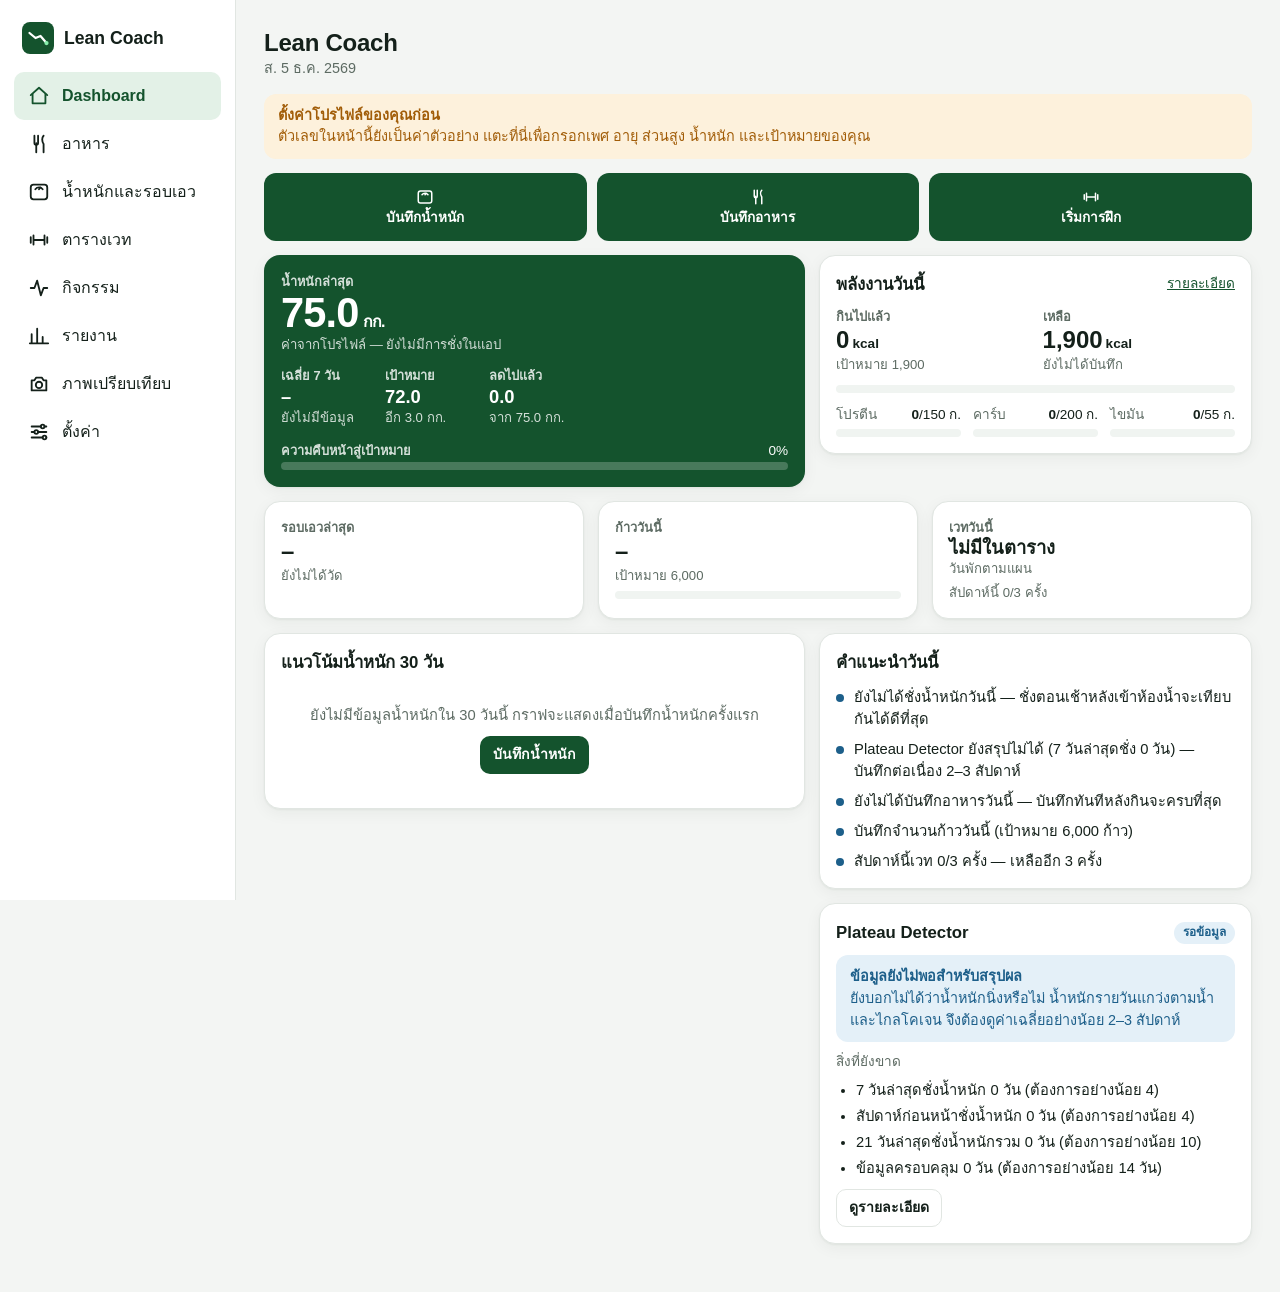
==== index.html @ 64ade371 "Add Lean Coach web app Mobile-first PWA for tracking fat loss while keeping muscle: food log, weight" ====
<!doctype html>
<html lang="th">
<head>
  <meta charset="utf-8">
  <meta name="viewport" content="width=device-width, initial-scale=1, viewport-fit=cover">
  <title>Lean Coach</title>
  <meta name="description" content="ติดตามการลดไขมันและรักษากล้ามเนื้อ: อาหาร น้ำหนัก รอบเอว เวท และกิจกรรม">
  <meta name="theme-color" content="#14532d">
  <meta name="apple-mobile-web-app-capable" content="yes">
  <meta name="apple-mobile-web-app-status-bar-style" content="black-translucent">
  <meta name="apple-mobile-web-app-title" content="Lean Coach">
  <meta name="robots" content="noindex">
  <link rel="manifest" href="manifest.webmanifest">
  <link rel="icon" href="icons/icon.svg" type="image/svg+xml">
  <link rel="apple-touch-icon" href="icons/icon-180.png">
  <link rel="stylesheet" href="css/app.css">
</head>
<body>
  <div class="app">
    <aside class="sidebar">
      <div class="brand"><img src="icons/icon.svg" alt="" width="32" height="32"><span>Lean Coach</span></div>
      <nav id="sidebar-nav" aria-label="เมนูหลัก"></nav>
    </aside>
    <main>
      <div id="storage-warning" class="notice notice-warn" hidden>
        เบราว์เซอร์นี้ไม่อนุญาตให้บันทึกข้อมูลถาวร (เช่น โหมดส่วนตัว) ข้อมูลจะหายเมื่อปิดหน้านี้
      </div>
      <div id="view" aria-live="polite">
        <div class="loading"><span class="spinner"></span> กำลังโหลดข้อมูล…</div>
      </div>
    </main>
  </div>
  <div id="more-menu" class="more-menu" hidden></div>
  <nav id="tabbar" class="tabbar" aria-label="เมนูหลัก"></nav>
  <div id="toast-root" class="toast-root"></div>
  <noscript><p style="padding:24px">Lean Coach ต้องใช้ JavaScript</p></noscript>
  <script type="module" src="js/app.js"></script>
</body>
</html>
---- css/app.css ----
:root {
  --bg: #f3f5f3;
  --surface: #ffffff;
  --surface-2: #f0f4f1;
  --border: #e1e6e2;
  --text: #14201a;
  --muted: #5d6b63;
  --primary: #14532d;
  --primary-2: #1c6b3c;
  --on-primary: #ffffff;
  --tint: #e3f1e7;
  --ok: #15803d;
  --ok-bg: #e5f4ea;
  --warn: #a15c07;
  --warn-bg: #fdf1dc;
  --info: #1d5f8a;
  --info-bg: #e4f0f8;
  --danger: #b42318;
  --danger-bg: #fde8e6;
  --chart-avg: #15803d;
  --chart-raw: #9aa7a0;
  --chart-alt: #b45309;
  --grid: #e6ebe7;
  --radius: 16px;
  --shadow: 0 1px 2px rgba(16, 40, 26, 0.05), 0 4px 16px rgba(16, 40, 26, 0.05);
  --tabbar-h: 62px;
  color-scheme: light;
}

@media (prefers-color-scheme: dark) {
  :root {
    --bg: #0e1511;
    --surface: #17211b;
    --surface-2: #1e2a23;
    --border: #2a3830;
    --text: #e8efe9;
    --muted: #9aaba1;
    --primary: #2f9e5b;
    --primary-2: #38b269;
    --on-primary: #06140c;
    --tint: #1d3326;
    --ok: #4ac07a;
    --ok-bg: #173323;
    --warn: #e6a94a;
    --warn-bg: #3a2c12;
    --info: #6bb5e0;
    --info-bg: #15303f;
    --danger: #f0776c;
    --danger-bg: #3d1b18;
    --chart-avg: #4ac07a;
    --chart-raw: #6f8077;
    --chart-alt: #e6a94a;
    --grid: #26332b;
    --shadow: none;
    color-scheme: dark;
  }
}

* { box-sizing: border-box; }
html { -webkit-text-size-adjust: 100%; }
body {
  margin: 0;
  background: var(--bg);
  color: var(--text);
  font-family: -apple-system, BlinkMacSystemFont, "Segoe UI", "Noto Sans Thai", "Leelawadee UI", Thonburi, Tahoma, sans-serif;
  font-size: 16px;
  line-height: 1.5;
  -webkit-font-smoothing: antialiased;
}
h1, h2, h3, p { margin: 0; }
h1 { font-size: 1.5rem; line-height: 1.25; font-weight: 700; letter-spacing: -0.01em; }
h2 { font-size: 1.05rem; font-weight: 650; }
h3 { font-size: 0.95rem; font-weight: 650; }
a { color: var(--primary); }
button, input, select, textarea { font: inherit; color: inherit; }
.icon { width: 22px; height: 22px; flex: none; }
.muted { color: var(--muted); }
.small { font-size: 0.85rem; }
.num { font-variant-numeric: tabular-nums; }
[hidden] { display: none !important; }

/* ---------- layout ---------- */
.app { display: flex; min-height: 100vh; }
.sidebar { display: none; }
main {
  flex: 1;
  min-width: 0;
  padding: calc(16px + env(safe-area-inset-top)) 16px calc(var(--tabbar-h) + 28px + env(safe-area-inset-bottom));
  max-width: 1080px;
  margin: 0 auto;
}
#view { display: grid; gap: 14px; }
.page-head { display: flex; align-items: flex-end; justify-content: space-between; gap: 12px; flex-wrap: wrap; }
.page-head p { color: var(--muted); font-size: 0.9rem; }
.grid { display: grid; gap: 14px; }
.grid-2 { grid-template-columns: repeat(2, minmax(0, 1fr)); }
.grid-3 { grid-template-columns: repeat(2, minmax(0, 1fr)); }
.cols { display: grid; gap: 14px; }

.tabbar {
  position: fixed; left: 0; right: 0; bottom: 0; z-index: 20;
  display: grid; grid-template-columns: repeat(5, 1fr);
  background: var(--surface); border-top: 1px solid var(--border);
  padding-bottom: env(safe-area-inset-bottom);
}
.tab {
  display: flex; flex-direction: column; align-items: center; justify-content: center; gap: 2px;
  height: var(--tabbar-h); border: 0; background: none; cursor: pointer;
  color: var(--muted); text-decoration: none; font-size: 0.7rem; font-weight: 600;
}
.tab.active { color: var(--primary); }
.more-menu {
  position: fixed; right: 10px; bottom: calc(var(--tabbar-h) + 10px + env(safe-area-inset-bottom)); z-index: 21;
  background: var(--surface); border: 1px solid var(--border); border-radius: 14px; box-shadow: 0 8px 30px rgba(0,0,0,.18);
  padding: 6px; min-width: 210px;
}
.more-link, .side-link {
  display: flex; align-items: center; gap: 12px; padding: 12px 14px; border-radius: 10px;
  color: var(--text); text-decoration: none; font-weight: 550;
}
.more-link.active, .side-link.active { background: var(--tint); color: var(--primary); }
.side-link:hover, .more-link:hover { background: var(--surface-2); }

@media (min-width: 900px) {
  .sidebar {
    display: flex; flex-direction: column; gap: 18px; width: 236px; flex: none;
    padding: 22px 14px; border-right: 1px solid var(--border); background: var(--surface);
    position: sticky; top: 0; height: 100vh;
  }
  .brand { display: flex; align-items: center; gap: 10px; font-weight: 750; font-size: 1.1rem; padding: 0 8px; }
  .brand img { border-radius: 8px; }
  .tabbar, .more-menu { display: none; }
  main { padding: 28px 28px 48px; }
  .grid-3 { grid-template-columns: repeat(3, minmax(0, 1fr)); }
  .cols { grid-template-columns: minmax(0, 1.25fr) minmax(0, 1fr); align-items: start; }
}

/* ---------- cards ---------- */
.card {
  background: var(--surface); border: 1px solid var(--border); border-radius: var(--radius);
  padding: 16px; box-shadow: var(--shadow); min-width: 0;
}
.card-head { display: flex; align-items: center; justify-content: space-between; gap: 10px; margin-bottom: 10px; }
.card-head .muted { font-size: 0.85rem; }
.hero { background: var(--primary); color: var(--on-primary); border-color: transparent; }
.hero .muted { color: inherit; opacity: 0.8; }
.hero .bar { background: rgba(255,255,255,.22); }
.hero .bar span { background: var(--on-primary); }
.stat-label { font-size: 0.8rem; color: var(--muted); font-weight: 600; }
.stat-value { font-size: 1.5rem; font-weight: 700; line-height: 1.2; font-variant-numeric: tabular-nums; }
.stat-value small { font-size: 0.85rem; font-weight: 600; margin-left: 3px; }
.stat-big { font-size: 2.6rem; font-weight: 750; line-height: 1.05; letter-spacing: -0.02em; font-variant-numeric: tabular-nums; }
.stat-big small { font-size: 1rem; font-weight: 600; margin-left: 4px; }
.stat-sub { font-size: 0.82rem; color: var(--muted); }
.hero .stat-label, .hero .stat-sub { color: inherit; opacity: 0.82; }
.hero-row { display: flex; gap: 18px; flex-wrap: wrap; margin-top: 12px; }
.hero-row > div { min-width: 86px; }
.hero-row .stat-value { font-size: 1.15rem; }

.bar { height: 8px; border-radius: 999px; background: var(--surface-2); overflow: hidden; }
.bar span { display: block; height: 100%; border-radius: 999px; background: var(--primary); }
.bar-over span { background: var(--warn); }
.macro { display: grid; gap: 4px; }
.macro-row { display: flex; justify-content: space-between; font-size: 0.85rem; }
.macros { display: grid; grid-template-columns: repeat(3, minmax(0, 1fr)); gap: 12px; margin-top: 12px; }

.badge {
  display: inline-flex; align-items: center; gap: 4px; padding: 2px 9px; border-radius: 999px;
  font-size: 0.74rem; font-weight: 650; background: var(--surface-2); color: var(--muted); white-space: nowrap;
}
.badge-ok { background: var(--ok-bg); color: var(--ok); }
.badge-warn { background: var(--warn-bg); color: var(--warn); }
.badge-info { background: var(--info-bg); color: var(--info); }
.badge-raw { background: var(--warn-bg); color: var(--warn); }
.badge-cooked { background: var(--info-bg); color: var(--info); }

.notice { border-radius: 12px; padding: 11px 14px; font-size: 0.9rem; background: var(--surface-2); }
.notice-ok { background: var(--ok-bg); color: var(--ok); }
.notice-warn { background: var(--warn-bg); color: var(--warn); }
.notice-info { background: var(--info-bg); color: var(--info); }
.notice b { font-weight: 700; }
.advice { display: grid; gap: 8px; padding: 0; margin: 0; list-style: none; }
.advice li { display: flex; gap: 10px; align-items: flex-start; font-size: 0.92rem; }
.advice .dot-ind { width: 8px; height: 8px; border-radius: 50%; margin-top: 8px; flex: none; background: var(--info); }
.advice .tone-ok .dot-ind { background: var(--ok); }
.advice .tone-warn .dot-ind { background: var(--warn); }
ul.plain { margin: 6px 0 0; padding-left: 20px; display: grid; gap: 4px; font-size: 0.92rem; }

/* ---------- controls ---------- */
.btn {
  display: inline-flex; align-items: center; justify-content: center; gap: 8px;
  min-height: 46px; padding: 0 16px; border-radius: 12px; border: 1px solid transparent;
  font-weight: 650; cursor: pointer; text-decoration: none; white-space: nowrap;
  background: var(--surface-2); color: var(--text);
}
.btn:active { transform: translateY(1px); }
.btn:disabled { opacity: 0.5; cursor: not-allowed; }
.btn-primary { background: var(--primary); color: var(--on-primary); }
.btn-primary:hover { background: var(--primary-2); }
.btn-outline { background: transparent; border-color: var(--border); }
.btn-ghost { background: transparent; }
.btn-danger { background: var(--danger); color: #fff; }
.btn-sm { min-height: 38px; padding: 0 12px; font-size: 0.88rem; border-radius: 10px; }
.btn-block { width: 100%; }
.btn .icon { width: 18px; height: 18px; }
.btn-row { display: flex; gap: 10px; flex-wrap: wrap; justify-content: flex-end; margin-top: 16px; }
.btn-row.start { justify-content: flex-start; margin-top: 0; }
.icon-btn {
  display: inline-grid; place-items: center; width: 42px; height: 42px; border-radius: 10px;
  border: 0; background: transparent; color: var(--muted); cursor: pointer; flex: none;
}
.icon-btn:hover { background: var(--surface-2); color: var(--text); }
.icon-btn .icon { width: 19px; height: 19px; }
.icon-btn.on { color: #d49a06; }
.icon-btn.on .icon { fill: currentColor; }
.quick { display: grid; grid-template-columns: repeat(3, minmax(0, 1fr)); gap: 10px; }
.quick .btn { flex-direction: column; gap: 4px; min-height: 68px; font-size: 0.85rem; padding: 8px 6px; white-space: normal; text-align: center; line-height: 1.2; }
.seg { display: inline-flex; background: var(--surface-2); border-radius: 10px; padding: 3px; gap: 2px; }
.seg button { border: 0; background: transparent; padding: 7px 12px; border-radius: 8px; font-size: 0.85rem; font-weight: 650; color: var(--muted); cursor: pointer; min-height: 36px; }
.seg button.active { background: var(--surface); color: var(--text); box-shadow: 0 1px 2px rgba(0,0,0,.1); }
.chips { display: flex; gap: 6px; overflow-x: auto; padding-bottom: 4px; scrollbar-width: none; }
.chips::-webkit-scrollbar { display: none; }
.chip { border: 1px solid var(--border); background: var(--surface); border-radius: 999px; padding: 7px 13px; font-size: 0.85rem; font-weight: 600; white-space: nowrap; cursor: pointer; color: var(--muted); min-height: 38px; }
.chip.active { background: var(--primary); border-color: var(--primary); color: var(--on-primary); }

form { display: grid; gap: 12px; }
.field { display: grid; gap: 5px; min-width: 0; }
.field > span, .field > label { font-size: 0.82rem; font-weight: 650; color: var(--muted); }
.field-row { display: grid; grid-template-columns: repeat(2, minmax(0, 1fr)); gap: 10px; }
.field-row.three { grid-template-columns: repeat(3, minmax(0, 1fr)); }
.field-row.four { grid-template-columns: repeat(4, minmax(0, 1fr)); }
input, select, textarea {
  width: 100%; min-height: 46px; padding: 9px 12px; border-radius: 12px;
  border: 1px solid var(--border); background: var(--surface); min-width: 0;
}
textarea { min-height: 76px; resize: vertical; }
input:focus-visible, select:focus-visible, textarea:focus-visible, button:focus-visible, a:focus-visible {
  outline: 2px solid var(--primary); outline-offset: 2px;
}
input[type="checkbox"], input[type="radio"] { width: 20px; min-height: 20px; height: 20px; padding: 0; accent-color: var(--primary); }
.check { display: flex; align-items: center; gap: 8px; font-size: 0.92rem; }
.hint { font-size: 0.8rem; color: var(--muted); }

/* ---------- lists ---------- */
.list { display: grid; }
.row { display: flex; align-items: center; gap: 10px; padding: 10px 0; border-top: 1px solid var(--border); min-width: 0; }
.row:first-child { border-top: 0; }
.row-main { flex: 1; min-width: 0; }
.row-title { font-weight: 600; overflow-wrap: anywhere; }
.row-sub { font-size: 0.82rem; color: var(--muted); overflow-wrap: anywhere; }
.row-value { font-weight: 700; font-variant-numeric: tabular-nums; white-space: nowrap; text-align: right; }
.row-btn { width: 100%; text-align: left; background: none; border: 0; padding: 0; cursor: pointer; display: flex; align-items: center; gap: 10px; min-width: 0; }
.empty { text-align: center; color: var(--muted); padding: 18px 8px; display: grid; gap: 10px; justify-items: center; font-size: 0.92rem; }
.loading { display: flex; gap: 10px; align-items: center; justify-content: center; padding: 60px 0; color: var(--muted); }
.spinner { width: 18px; height: 18px; border-radius: 50%; border: 2px solid var(--border); border-top-color: var(--primary); animation: spin 0.8s linear infinite; }
@keyframes spin { to { transform: rotate(360deg); } }
.error-card { display: grid; gap: 10px; border-color: var(--danger); }
.date-nav { display: flex; align-items: center; gap: 4px; }
.date-nav input { width: auto; flex: 1; text-align: center; font-weight: 650; }
.kv { display: grid; grid-template-columns: 1fr auto; gap: 6px 12px; font-size: 0.92rem; }
.kv dt { color: var(--muted); }
.kv dd { margin: 0; font-weight: 650; text-align: right; font-variant-numeric: tabular-nums; }
table.tbl { width: 100%; border-collapse: collapse; font-size: 0.88rem; }
.tbl th, .tbl td { text-align: left; padding: 7px 6px; border-top: 1px solid var(--border); font-variant-numeric: tabular-nums; }
.tbl th { color: var(--muted); font-weight: 650; border-top: 0; font-size: 0.8rem; }

/* ---------- charts ---------- */
.chart { position: relative; touch-action: pan-y; }
.chart svg { display: block; max-width: 100%; }
.chart .grid { stroke: var(--grid); stroke-width: 1; }
.chart .tick { fill: var(--muted); font-size: 11px; }
.chart .band { fill: var(--chart-avg); opacity: 0.1; }
.chart .band-label { fill: var(--muted); font-size: 10.5px; }
.chart .dot { stroke: var(--surface); stroke-width: 1.5; }
.chart .cross { stroke: var(--muted); stroke-width: 1; stroke-dasharray: 3 3; }
.chart .bar-mark { fill: var(--chart-raw); }
.chart .bar-mark.met { fill: var(--chart-avg); }
.chart .goal-line { stroke: var(--muted); stroke-width: 1.5; stroke-dasharray: 5 4; }
.chart-tip {
  position: absolute; top: 0; pointer-events: none; z-index: 2;
  background: var(--text); color: var(--surface); border-radius: 8px; padding: 6px 9px; font-size: 0.78rem; white-space: nowrap;
}
.chart-tip .tip-title { opacity: 0.75; }
.chart-tip i { display: inline-block; width: 8px; height: 8px; border-radius: 50%; margin-right: 6px; }
.legend { display: flex; gap: 14px; flex-wrap: wrap; font-size: 0.8rem; color: var(--muted); margin-top: 6px; }
.legend span { display: inline-flex; align-items: center; gap: 6px; }
.legend .sw-line { width: 16px; height: 3px; border-radius: 2px; }
.legend .sw-dot { width: 8px; height: 8px; border-radius: 50%; }

/* ---------- sheets & toasts ---------- */
dialog.sheet {
  border: 0; padding: 0; background: var(--surface); color: var(--text);
  width: 100%; max-width: 100%; margin: auto 0 0; border-radius: 20px 20px 0 0; max-height: 92dvh;
}
dialog.sheet[open] { display: flex; flex-direction: column; }
dialog.sheet::backdrop { background: rgba(8, 20, 13, 0.55); }
.sheet-head { display: flex; align-items: center; justify-content: space-between; gap: 10px; padding: 14px 10px 8px 18px; }
.sheet-body { padding: 4px 18px calc(18px + env(safe-area-inset-bottom)); overflow-y: auto; display: grid; gap: 12px; }
.confirm-text { white-space: pre-line; }
@media (min-width: 640px) {
  dialog.sheet { margin: auto; width: 520px; border-radius: 20px; max-height: 88vh; }
  dialog.sheet.sheet-wide { width: 720px; }
}
.toast-root { position: fixed; left: 0; right: 0; top: calc(12px + env(safe-area-inset-top)); z-index: 2147483647; display: grid; gap: 8px; justify-items: center; pointer-events: none; padding: 0 12px; }
.toast { background: var(--text); color: var(--surface); padding: 10px 16px; border-radius: 12px; font-size: 0.9rem; font-weight: 600; box-shadow: 0 6px 24px rgba(0,0,0,.25); transition: opacity .3s, transform .3s; max-width: 100%; }
.toast-error { background: var(--danger); color: #fff; }
.toast-out { opacity: 0; transform: translateY(-8px); }

/* ---------- page specifics ---------- */
.meal-total { font-size: 0.82rem; color: var(--muted); font-variant-numeric: tabular-nums; }
.food-list { max-height: 46vh; overflow-y: auto; margin: 0 -4px; padding: 0 4px; }
.preview { display: grid; grid-template-columns: repeat(4, 1fr); gap: 8px; text-align: center; background: var(--surface-2); border-radius: 12px; padding: 10px 6px; }
.preview b { display: block; font-size: 1.05rem; font-variant-numeric: tabular-nums; }
.preview span { font-size: 0.74rem; color: var(--muted); }
.set-row { display: grid; grid-template-columns: 26px 1fr 1fr auto; gap: 8px; align-items: center; }
.set-row .idx { color: var(--muted); font-weight: 700; text-align: center; }
.set-done { display: flex; align-items: center; gap: 8px; font-variant-numeric: tabular-nums; padding: 4px 0; }
.set-done .idx { width: 26px; color: var(--muted); font-weight: 700; text-align: center; }
.rest-bar {
  position: sticky; bottom: calc(var(--tabbar-h) + 10px + env(safe-area-inset-bottom)); z-index: 5;
  display: flex; align-items: center; justify-content: space-between; gap: 10px;
  background: var(--text); color: var(--surface); border-radius: 14px; padding: 10px 14px; font-weight: 650;
}
.rest-bar .btn { background: rgba(127,127,127,.3); color: inherit; }
@media (min-width: 900px) { .rest-bar { bottom: 16px; } }
.photo-grid { display: grid; grid-template-columns: repeat(auto-fill, minmax(104px, 1fr)); gap: 8px; }
.photo-thumb { position: relative; aspect-ratio: 3 / 4; border-radius: 12px; overflow: hidden; border: 2px solid transparent; padding: 0; cursor: pointer; background: var(--surface-2); }
.photo-thumb img { width: 100%; height: 100%; object-fit: cover; display: block; }
.photo-thumb.sel { border-color: var(--primary); }
.photo-thumb .tag { position: absolute; left: 0; right: 0; bottom: 0; background: rgba(0,0,0,.6); color: #fff; font-size: 0.7rem; padding: 3px 6px; text-align: left; }
.photo-thumb .pick { position: absolute; top: 5px; left: 5px; background: var(--primary); color: var(--on-primary); border-radius: 999px; font-size: 0.7rem; font-weight: 700; padding: 1px 7px; }
.compare { display: grid; grid-template-columns: 1fr 1fr; gap: 8px; }
.compare figure { margin: 0; }
.compare img { width: 100%; aspect-ratio: 3 / 4; object-fit: cover; border-radius: 12px; display: block; background: var(--surface-2); }
.compare figcaption { font-size: 0.8rem; color: var(--muted); margin-top: 4px; }
.slider { position: relative; aspect-ratio: 3 / 4; max-width: 460px; margin: 0 auto; border-radius: 12px; overflow: hidden; background: var(--surface-2); user-select: none; }
.slider img { position: absolute; inset: 0; width: 100%; height: 100%; object-fit: cover; pointer-events: none; }
.slider .after-img { clip-path: inset(0 0 0 var(--pos, 50%)); }
.slider .handle { position: absolute; top: 0; bottom: 0; left: var(--pos, 50%); width: 3px; background: #fff; box-shadow: 0 0 6px rgba(0,0,0,.5); transform: translateX(-50%); pointer-events: none; }
.slider input[type="range"] { position: absolute; inset: 0; width: 100%; height: 100%; opacity: 0; cursor: ew-resize; margin: 0; padding: 0; border: 0; }
.slider .lbl { position: absolute; bottom: 8px; background: rgba(0,0,0,.6); color: #fff; font-size: 0.72rem; padding: 2px 8px; border-radius: 999px; pointer-events: none; }
.slider .lbl-l { left: 8px; }
.slider .lbl-r { right: 8px; }
.muscles { display: flex; flex-wrap: wrap; gap: 6px; }
details.more > summary { cursor: pointer; font-weight: 650; font-size: 0.9rem; color: var(--primary); padding: 6px 0; }
details.more[open] > summary { margin-bottom: 8px; }
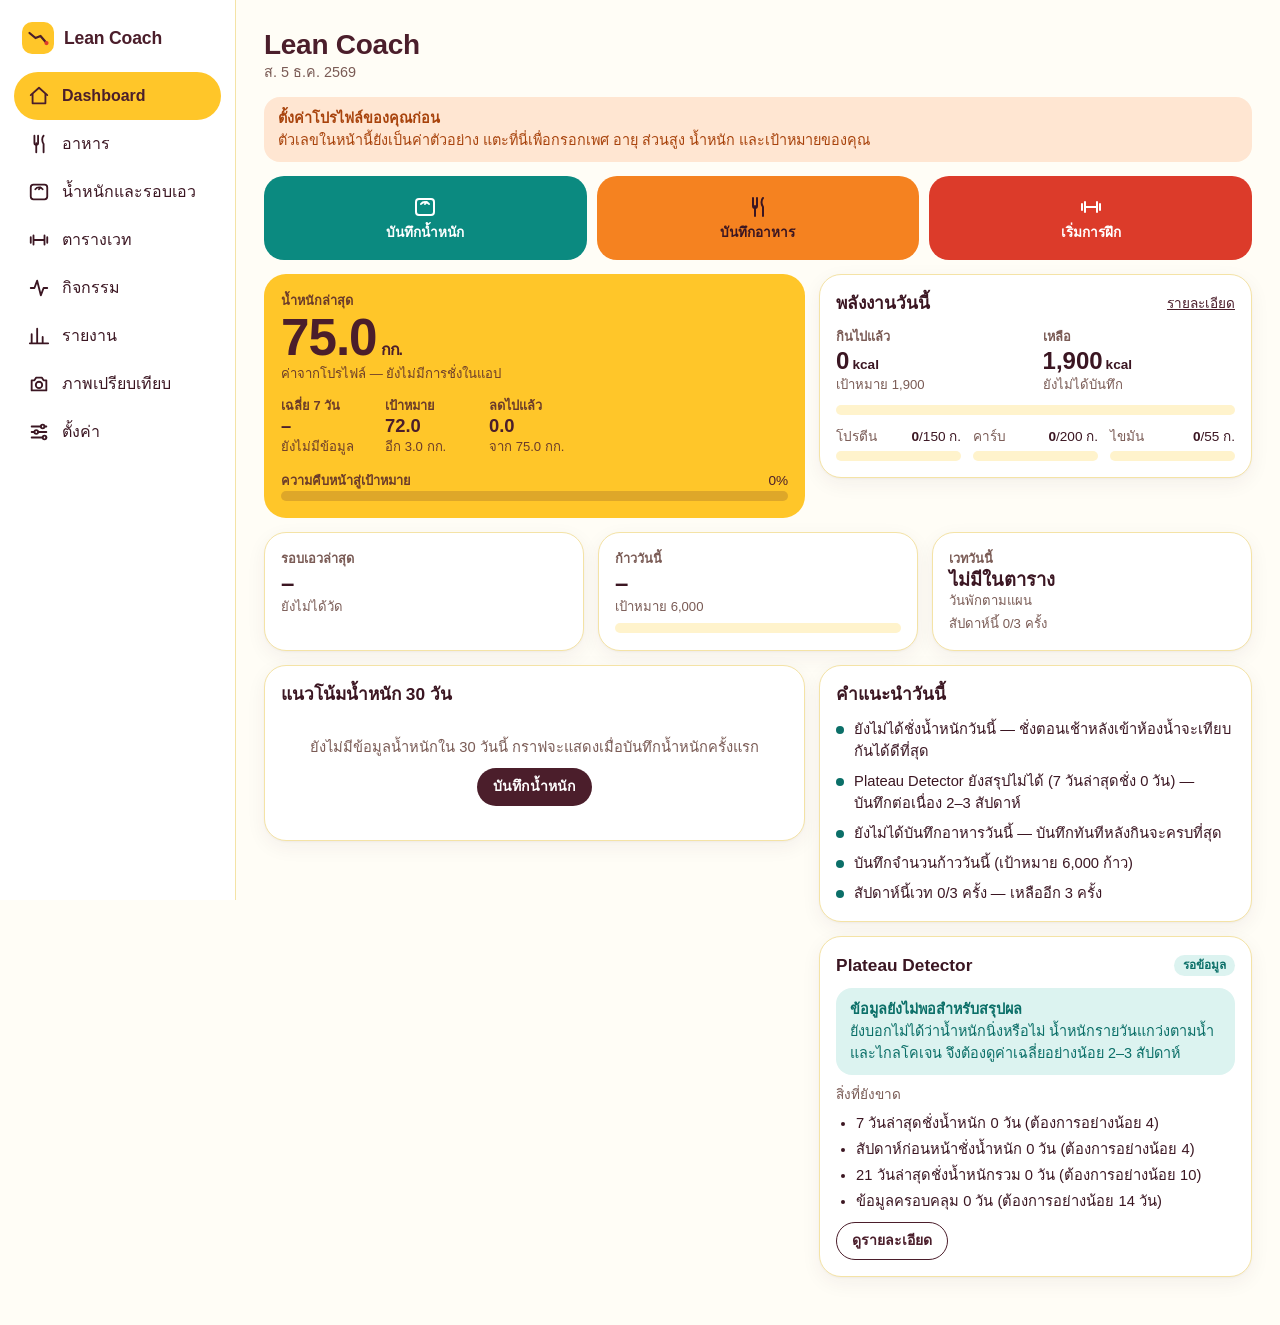
==== commit e210e850: "Restyle with a yellow and maroon theme Sunny yellow hero block, deep maroon ink, pill buttons, colou" ====
--- a/index.html
+++ b/index.html
@@ -5,7 +5,7 @@
   <meta name="viewport" content="width=device-width, initial-scale=1, viewport-fit=cover">
   <title>Lean Coach</title>
   <meta name="description" content="ติดตามการลดไขมันและรักษากล้ามเนื้อ: อาหาร น้ำหนัก รอบเอว เวท และกิจกรรม">
-  <meta name="theme-color" content="#14532d">
+  <meta name="theme-color" content="#ffc629">
   <meta name="apple-mobile-web-app-capable" content="yes">
   <meta name="apple-mobile-web-app-status-bar-style" content="black-translucent">
   <meta name="apple-mobile-web-app-title" content="Lean Coach">
--- a/css/app.css
+++ b/css/app.css
@@ -1,61 +1,71 @@
+/* Palette: sunny yellow blocks, deep maroon ink, white page, bright snack-pack accents. */
 :root {
-  --bg: #f3f5f3;
+  --bg: #fffdf6;
   --surface: #ffffff;
-  --surface-2: #f0f4f1;
-  --border: #e1e6e2;
-  --text: #14201a;
-  --muted: #5d6b63;
-  --primary: #14532d;
-  --primary-2: #1c6b3c;
+  --surface-2: #fff3cc;
+  --border: #f4e3a6;
+  --text: #3b1622;
+  --muted: #7a5b55;
+  --brand: #ffc629;
+  --brand-ink: #4b1e2b;
+  --primary: #4b1e2b;
+  --primary-2: #6a2a3c;
   --on-primary: #ffffff;
-  --tint: #e3f1e7;
-  --ok: #15803d;
-  --ok-bg: #e5f4ea;
-  --warn: #a15c07;
-  --warn-bg: #fdf1dc;
-  --info: #1d5f8a;
-  --info-bg: #e4f0f8;
-  --danger: #b42318;
-  --danger-bg: #fde8e6;
-  --chart-avg: #15803d;
-  --chart-raw: #9aa7a0;
-  --chart-alt: #b45309;
-  --grid: #e6ebe7;
-  --radius: 16px;
-  --shadow: 0 1px 2px rgba(16, 40, 26, 0.05), 0 4px 16px rgba(16, 40, 26, 0.05);
+  --tint: #ffe38a;
+  --teal: #0b8a80;
+  --orange: #f58220;
+  --red: #dc3b2a;
+  --ok: #0b7a52;
+  --ok-bg: #dff5ea;
+  --warn: #a8430c;
+  --warn-bg: #ffe6d2;
+  --info: #0b6f68;
+  --info-bg: #dcf3f0;
+  --danger: #c0271a;
+  --danger-bg: #fde4e0;
+  --chart-avg: #0b8a80;
+  --chart-raw: #c9ad6a;
+  --chart-alt: #f58220;
+  --grid: #f6ebc4;
+  --radius: 22px;
+  --shadow: 0 1px 2px rgba(75, 30, 43, 0.04), 0 6px 20px rgba(75, 30, 43, 0.06);
   --tabbar-h: 62px;
   color-scheme: light;
 }
 
 @media (prefers-color-scheme: dark) {
   :root {
-    --bg: #0e1511;
-    --surface: #17211b;
-    --surface-2: #1e2a23;
-    --border: #2a3830;
-    --text: #e8efe9;
-    --muted: #9aaba1;
-    --primary: #2f9e5b;
-    --primary-2: #38b269;
-    --on-primary: #06140c;
-    --tint: #1d3326;
-    --ok: #4ac07a;
-    --ok-bg: #173323;
-    --warn: #e6a94a;
-    --warn-bg: #3a2c12;
-    --info: #6bb5e0;
-    --info-bg: #15303f;
-    --danger: #f0776c;
-    --danger-bg: #3d1b18;
-    --chart-avg: #4ac07a;
-    --chart-raw: #6f8077;
-    --chart-alt: #e6a94a;
-    --grid: #26332b;
+    --bg: #1b1013;
+    --surface: #2a1a1f;
+    --surface-2: #38242a;
+    --border: #4a3138;
+    --text: #fbeecb;
+    --muted: #c8ad9c;
+    --brand: #ffc629;
+    --brand-ink: #3b1622;
+    --primary: #ffc629;
+    --primary-2: #ffd45c;
+    --on-primary: #3b1622;
+    --tint: #4d3a1c;
+    --teal: #12a89d;
+    --orange: #f58220;
+    --red: #e8523f;
+    --ok: #55d6a0;
+    --ok-bg: #173a2c;
+    --warn: #ffb27a;
+    --warn-bg: #4a2a16;
+    --info: #6fd9d0;
+    --info-bg: #143a38;
+    --danger: #ff8a7d;
+    --danger-bg: #4a1d19;
+    --chart-avg: #2cc4b8;
+    --chart-raw: #8f7a55;
+    --chart-alt: #f58220;
+    --grid: #3a272c;
     --shadow: none;
     color-scheme: dark;
   }
 }
-
 * { box-sizing: border-box; }
 html { -webkit-text-size-adjust: 100%; }
 body {
@@ -68,8 +78,8 @@
   -webkit-font-smoothing: antialiased;
 }
 h1, h2, h3, p { margin: 0; }
-h1 { font-size: 1.5rem; line-height: 1.25; font-weight: 700; letter-spacing: -0.01em; }
-h2 { font-size: 1.05rem; font-weight: 650; }
+h1 { font-size: 1.75rem; line-height: 1.2; font-weight: 800; letter-spacing: -0.01em; color: var(--primary); }
+h2 { font-size: 1.08rem; font-weight: 750; }
 h3 { font-size: 0.95rem; font-weight: 650; }
 a { color: var(--primary); }
 button, input, select, textarea { font: inherit; color: inherit; }
@@ -108,7 +118,9 @@
   height: var(--tabbar-h); border: 0; background: none; cursor: pointer;
   color: var(--muted); text-decoration: none; font-size: 0.7rem; font-weight: 600;
 }
-.tab.active { color: var(--primary); }
+.tab .icon { padding: 3px 14px; width: 50px; height: 28px; border-radius: 999px; }
+.tab.active { color: var(--text); }
+.tab.active .icon { background: var(--brand); color: var(--brand-ink); }
 .more-menu {
   position: fixed; right: 10px; bottom: calc(var(--tabbar-h) + 10px + env(safe-area-inset-bottom)); z-index: 21;
   background: var(--surface); border: 1px solid var(--border); border-radius: 14px; box-shadow: 0 8px 30px rgba(0,0,0,.18);
@@ -118,7 +130,8 @@
   display: flex; align-items: center; gap: 12px; padding: 12px 14px; border-radius: 10px;
   color: var(--text); text-decoration: none; font-weight: 550;
 }
-.more-link.active, .side-link.active { background: var(--tint); color: var(--primary); }
+.more-link, .side-link { border-radius: 999px; }
+.more-link.active, .side-link.active { background: var(--brand); color: var(--brand-ink); }
 .side-link:hover, .more-link:hover { background: var(--surface-2); }
 
 @media (min-width: 900px) {
@@ -128,7 +141,8 @@
     position: sticky; top: 0; height: 100vh;
   }
   .brand { display: flex; align-items: center; gap: 10px; font-weight: 750; font-size: 1.1rem; padding: 0 8px; }
-  .brand img { border-radius: 8px; }
+  .brand { color: var(--primary); font-weight: 850; letter-spacing: -0.01em; }
+  .brand img { border-radius: 10px; }
   .tabbar, .more-menu { display: none; }
   main { padding: 28px 28px 48px; }
   .grid-3 { grid-template-columns: repeat(3, minmax(0, 1fr)); }
@@ -142,14 +156,15 @@
 }
 .card-head { display: flex; align-items: center; justify-content: space-between; gap: 10px; margin-bottom: 10px; }
 .card-head .muted { font-size: 0.85rem; }
-.hero { background: var(--primary); color: var(--on-primary); border-color: transparent; }
+.hero { background: var(--brand); color: var(--brand-ink); border-color: transparent; box-shadow: none; }
 .hero .muted { color: inherit; opacity: 0.8; }
-.hero .bar { background: rgba(255,255,255,.22); }
-.hero .bar span { background: var(--on-primary); }
+.hero .bar { background: rgba(75, 30, 43, 0.18); }
+.hero .bar span { background: var(--brand-ink); }
+.hero .stat-big { color: var(--brand-ink); }
 .stat-label { font-size: 0.8rem; color: var(--muted); font-weight: 600; }
-.stat-value { font-size: 1.5rem; font-weight: 700; line-height: 1.2; font-variant-numeric: tabular-nums; }
+.stat-value { font-size: 1.5rem; font-weight: 800; line-height: 1.2; font-variant-numeric: tabular-nums; }
 .stat-value small { font-size: 0.85rem; font-weight: 600; margin-left: 3px; }
-.stat-big { font-size: 2.6rem; font-weight: 750; line-height: 1.05; letter-spacing: -0.02em; font-variant-numeric: tabular-nums; }
+.stat-big { font-size: 3.2rem; font-weight: 850; line-height: 1.05; letter-spacing: -0.02em; font-variant-numeric: tabular-nums; }
 .stat-big small { font-size: 1rem; font-weight: 600; margin-left: 4px; }
 .stat-sub { font-size: 0.82rem; color: var(--muted); }
 .hero .stat-label, .hero .stat-sub { color: inherit; opacity: 0.82; }
@@ -157,7 +172,7 @@
 .hero-row > div { min-width: 86px; }
 .hero-row .stat-value { font-size: 1.15rem; }
 
-.bar { height: 8px; border-radius: 999px; background: var(--surface-2); overflow: hidden; }
+.bar { height: 10px; border-radius: 999px; background: var(--surface-2); overflow: hidden; }
 .bar span { display: block; height: 100%; border-radius: 999px; background: var(--primary); }
 .bar-over span { background: var(--warn); }
 .macro { display: grid; gap: 4px; }
@@ -174,7 +189,7 @@
 .badge-raw { background: var(--warn-bg); color: var(--warn); }
 .badge-cooked { background: var(--info-bg); color: var(--info); }
 
-.notice { border-radius: 12px; padding: 11px 14px; font-size: 0.9rem; background: var(--surface-2); }
+.notice { border-radius: 16px; padding: 11px 14px; font-size: 0.9rem; background: var(--surface-2); }
 .notice-ok { background: var(--ok-bg); color: var(--ok); }
 .notice-warn { background: var(--warn-bg); color: var(--warn); }
 .notice-info { background: var(--info-bg); color: var(--info); }
@@ -189,18 +204,18 @@
 /* ---------- controls ---------- */
 .btn {
   display: inline-flex; align-items: center; justify-content: center; gap: 8px;
-  min-height: 46px; padding: 0 16px; border-radius: 12px; border: 1px solid transparent;
-  font-weight: 650; cursor: pointer; text-decoration: none; white-space: nowrap;
+  min-height: 46px; padding: 0 20px; border-radius: 999px; border: 1px solid transparent;
+  font-weight: 700; cursor: pointer; text-decoration: none; white-space: nowrap;
   background: var(--surface-2); color: var(--text);
 }
 .btn:active { transform: translateY(1px); }
 .btn:disabled { opacity: 0.5; cursor: not-allowed; }
 .btn-primary { background: var(--primary); color: var(--on-primary); }
 .btn-primary:hover { background: var(--primary-2); }
-.btn-outline { background: transparent; border-color: var(--border); }
+.btn-outline { background: var(--surface); border: 1.5px solid var(--primary); color: var(--primary); }
 .btn-ghost { background: transparent; }
 .btn-danger { background: var(--danger); color: #fff; }
-.btn-sm { min-height: 38px; padding: 0 12px; font-size: 0.88rem; border-radius: 10px; }
+.btn-sm { min-height: 38px; padding: 0 15px; font-size: 0.88rem; }
 .btn-block { width: 100%; }
 .btn .icon { width: 18px; height: 18px; }
 .btn-row { display: flex; gap: 10px; flex-wrap: wrap; justify-content: flex-end; margin-top: 16px; }
@@ -211,13 +226,18 @@
 }
 .icon-btn:hover { background: var(--surface-2); color: var(--text); }
 .icon-btn .icon { width: 19px; height: 19px; }
-.icon-btn.on { color: #d49a06; }
+.icon-btn.on { color: var(--orange); }
 .icon-btn.on .icon { fill: currentColor; }
 .quick { display: grid; grid-template-columns: repeat(3, minmax(0, 1fr)); gap: 10px; }
-.quick .btn { flex-direction: column; gap: 4px; min-height: 68px; font-size: 0.85rem; padding: 8px 6px; white-space: normal; text-align: center; line-height: 1.2; }
-.seg { display: inline-flex; background: var(--surface-2); border-radius: 10px; padding: 3px; gap: 2px; }
-.seg button { border: 0; background: transparent; padding: 7px 12px; border-radius: 8px; font-size: 0.85rem; font-weight: 650; color: var(--muted); cursor: pointer; min-height: 36px; }
-.seg button.active { background: var(--surface); color: var(--text); box-shadow: 0 1px 2px rgba(0,0,0,.1); }
+.quick .btn { flex-direction: column; gap: 6px; min-height: 84px; font-size: 0.85rem; padding: 10px 6px; white-space: normal; text-align: center; line-height: 1.2; border-radius: 20px; color: #fff; }
+.quick .btn .icon { width: 24px; height: 24px; }
+.quick .btn:nth-child(1) { background: var(--teal); }
+.quick .btn:nth-child(2) { background: var(--orange); color: #3b1622; }
+.quick .btn:nth-child(3) { background: var(--red); }
+.quick .btn:hover { filter: brightness(1.06); }
+.seg { display: inline-flex; background: var(--surface-2); border-radius: 999px; padding: 3px; gap: 2px; }
+.seg button { border: 0; background: transparent; padding: 7px 13px; border-radius: 999px; font-size: 0.85rem; font-weight: 700; color: var(--muted); cursor: pointer; min-height: 36px; }
+.seg button.active { background: var(--primary); color: var(--on-primary); }
 .chips { display: flex; gap: 6px; overflow-x: auto; padding-bottom: 4px; scrollbar-width: none; }
 .chips::-webkit-scrollbar { display: none; }
 .chip { border: 1px solid var(--border); background: var(--surface); border-radius: 999px; padding: 7px 13px; font-size: 0.85rem; font-weight: 600; white-space: nowrap; cursor: pointer; color: var(--muted); min-height: 38px; }
@@ -230,8 +250,8 @@
 .field-row.three { grid-template-columns: repeat(3, minmax(0, 1fr)); }
 .field-row.four { grid-template-columns: repeat(4, minmax(0, 1fr)); }
 input, select, textarea {
-  width: 100%; min-height: 46px; padding: 9px 12px; border-radius: 12px;
-  border: 1px solid var(--border); background: var(--surface); min-width: 0;
+  width: 100%; min-height: 46px; padding: 9px 14px; border-radius: 14px;
+  border: 1.5px solid var(--border); background: var(--surface); min-width: 0;
 }
 textarea { min-height: 76px; resize: vertical; }
 input:focus-visible, select:focus-visible, textarea:focus-visible, button:focus-visible, a:focus-visible {
@@ -269,7 +289,7 @@
 .chart svg { display: block; max-width: 100%; }
 .chart .grid { stroke: var(--grid); stroke-width: 1; }
 .chart .tick { fill: var(--muted); font-size: 11px; }
-.chart .band { fill: var(--chart-avg); opacity: 0.1; }
+.chart .band { fill: var(--brand); opacity: 0.28; }
 .chart .band-label { fill: var(--muted); font-size: 10.5px; }
 .chart .dot { stroke: var(--surface); stroke-width: 1.5; }
 .chart .cross { stroke: var(--muted); stroke-width: 1; stroke-dasharray: 3 3; }
@@ -293,7 +313,7 @@
   width: 100%; max-width: 100%; margin: auto 0 0; border-radius: 20px 20px 0 0; max-height: 92dvh;
 }
 dialog.sheet[open] { display: flex; flex-direction: column; }
-dialog.sheet::backdrop { background: rgba(8, 20, 13, 0.55); }
+dialog.sheet::backdrop { background: rgba(43, 14, 22, 0.6); }
 .sheet-head { display: flex; align-items: center; justify-content: space-between; gap: 10px; padding: 14px 10px 8px 18px; }
 .sheet-body { padding: 4px 18px calc(18px + env(safe-area-inset-bottom)); overflow-y: auto; display: grid; gap: 12px; }
 .confirm-text { white-space: pre-line; }
@@ -321,7 +341,7 @@
   display: flex; align-items: center; justify-content: space-between; gap: 10px;
   background: var(--text); color: var(--surface); border-radius: 14px; padding: 10px 14px; font-weight: 650;
 }
-.rest-bar .btn { background: rgba(127,127,127,.3); color: inherit; }
+.rest-bar .btn { background: var(--brand); color: var(--brand-ink); }
 @media (min-width: 900px) { .rest-bar { bottom: 16px; } }
 .photo-grid { display: grid; grid-template-columns: repeat(auto-fill, minmax(104px, 1fr)); gap: 8px; }
 .photo-thumb { position: relative; aspect-ratio: 3 / 4; border-radius: 12px; overflow: hidden; border: 2px solid transparent; padding: 0; cursor: pointer; background: var(--surface-2); }
